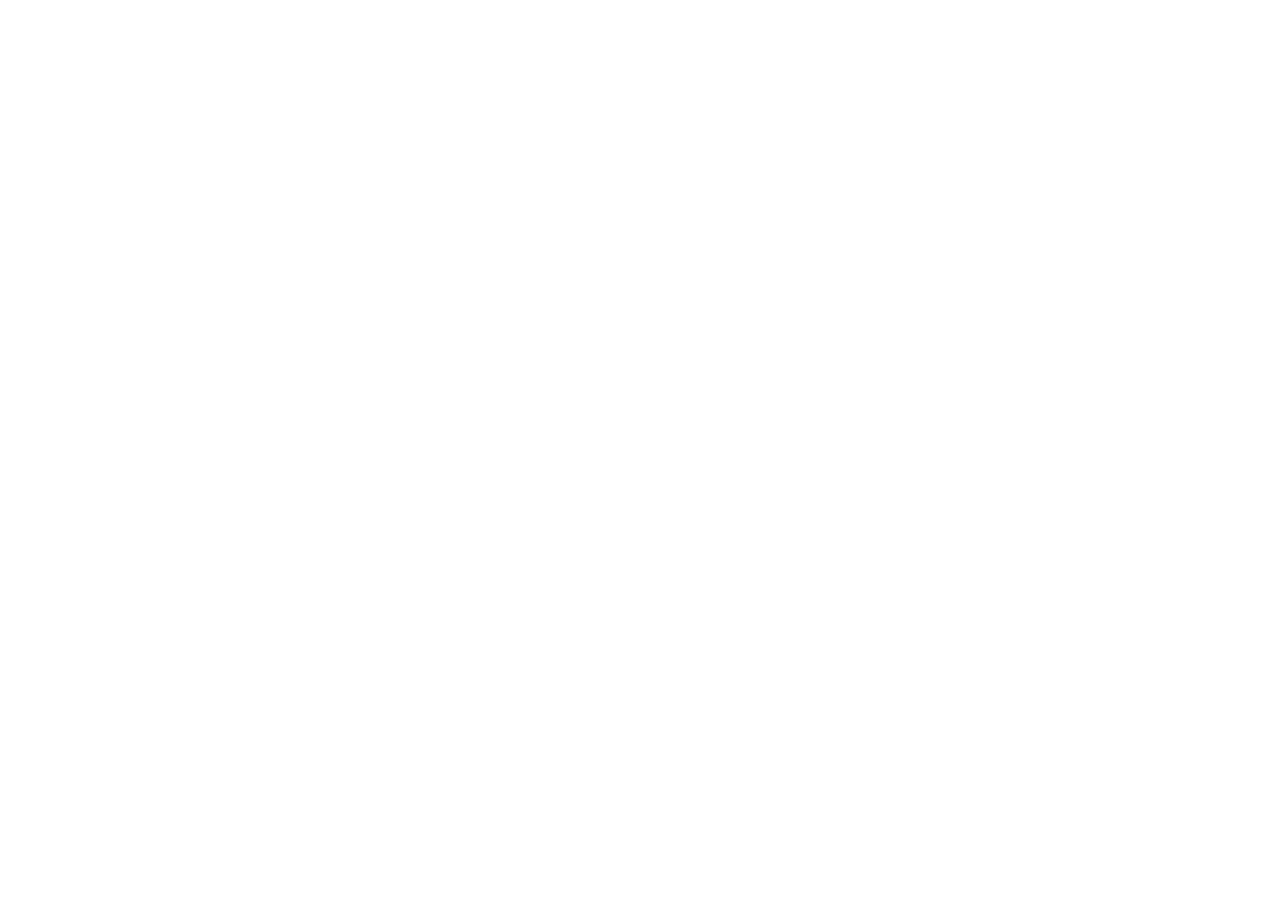
==== index.html @ af868366 "prvni verze" ====
<!DOCTYPE html>
<html lang="en">
<head>
    <meta charset="UTF-8">
    <meta name="viewport" content="width=device-width, initial-scale=1.0">
    <title>Flick</title>
</head>
<body>
    
</body>
</html>
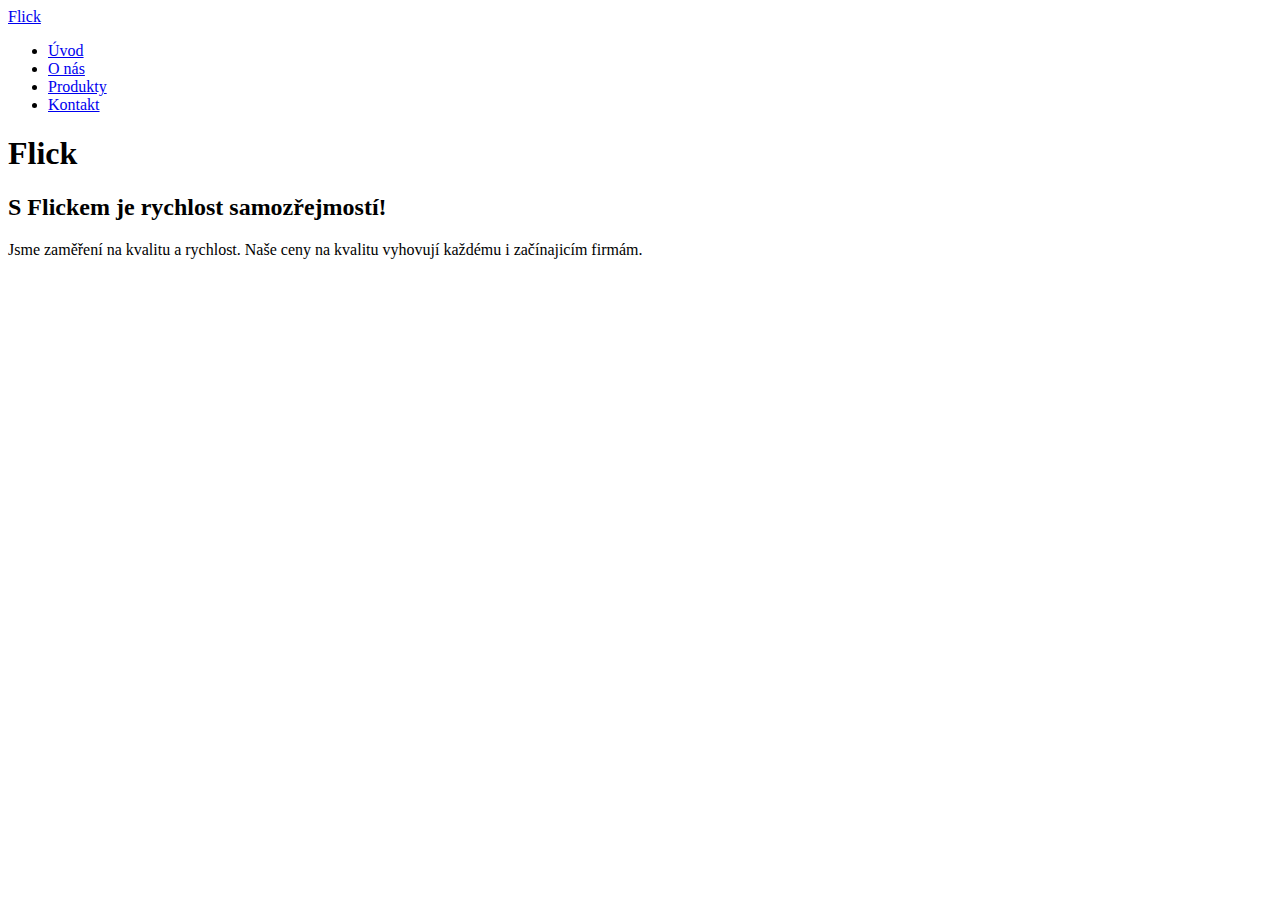
==== commit 76d15ed0: "Add files via upload" ====
--- a/index.html
+++ b/index.html
@@ -1,11 +1,29 @@
-<!DOCTYPE html>
-<html lang="en">
-<head>
-    <meta charset="UTF-8">
-    <meta name="viewport" content="width=device-width, initial-scale=1.0">
-    <title>Flick</title>
-</head>
-<body>
-    
-</body>
-</html>+<!DOCTYPE html>
+<html lang="en">
+<head>
+    <meta charset="UTF-8">
+    <meta name="viewport" content="width=device-width, initial-scale=1.0">
+    <link rel="stylesheet" href="stopa.css">
+    <title>Flick</title>
+</head>
+<body>
+    <div id="website">
+    <div id="header">
+        <a class="" href="#">Flick</a>
+
+            <ul class="menu">
+                <li><a href="#">Úvod</a></li>
+                <li><a href="#">O nás</a></li>
+                <li><a href="#">Produkty</a></li>
+                <li><a href="#">Kontakt</a></li>
+        </ul>
+    </div>
+
+    <div class="baner">
+        <h1>Flick</h1>
+        <h2>S Flickem je rychlost samozřejmostí!</h2>
+        <p>Jsme zaměření na kvalitu a rychlost. Naše ceny na kvalitu vyhovují každému i začínajicím firmám.</p>
+    </div>
+    </div>
+</body>
+</html>
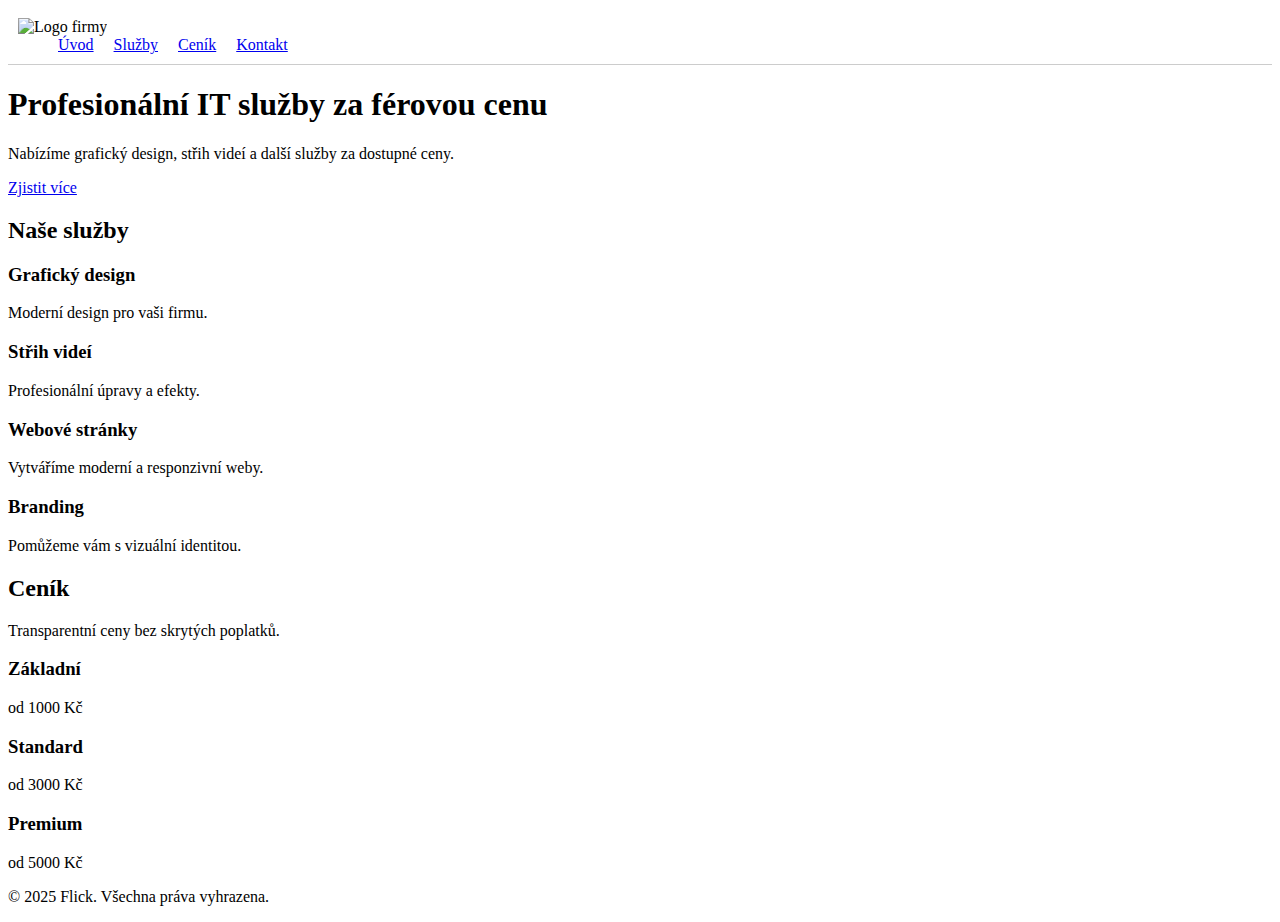
==== commit 7ce9ac92: "uloz ti" ====
--- a/index.html
+++ b/index.html
@@ -1,29 +1,84 @@
-<!DOCTYPE html>
-<html lang="en">
-<head>
-    <meta charset="UTF-8">
-    <meta name="viewport" content="width=device-width, initial-scale=1.0">
-    <link rel="stylesheet" href="stopa.css">
-    <title>Flick</title>
-</head>
-<body>
-    <div id="website">
-    <div id="header">
-        <a class="" href="#">Flick</a>
-
-            <ul class="menu">
-                <li><a href="#">Úvod</a></li>
-                <li><a href="#">O nás</a></li>
-                <li><a href="#">Produkty</a></li>
-                <li><a href="#">Kontakt</a></li>
-        </ul>
-    </div>
-
-    <div class="baner">
-        <h1>Flick</h1>
-        <h2>S Flickem je rychlost samozřejmostí!</h2>
-        <p>Jsme zaměření na kvalitu a rychlost. Naše ceny na kvalitu vyhovují každému i začínajicím firmám.</p>
-    </div>
-    </div>
-</body>
-</html>
+<!DOCTYPE html>
+<html lang="cs">
+<head>
+    <meta charset="UTF-8">
+    <meta name="viewport" content="width=device-width, initial-scale=1.0">
+    <title>Flick</title>
+    <link rel="stylesheet" href="stopa.css">
+</head>
+<body>
+    <header>
+        <div class="container">
+            <div class="logo">
+                <img src="logo.png" alt="Logo firmy">
+            </div>
+            <nav>
+                <ul class="menu">
+                    <li><a href="#">Úvod</a></li>
+                    <li><a href="#">Služby</a></li>
+                    <li><a href="#">Ceník</a></li>
+                    <li><a href="#">Kontakt</a></li>
+                </ul>
+            </nav>
+        </div>
+    </header>
+
+    <section class="hero">
+        <div class="hero-content">
+            <h1>Profesionální IT služby za férovou cenu</h1>
+            <p>Nabízíme grafický design,
+                 střih videí a další služby za dostupné ceny.</p>
+            <a href="#" class="btn">Zjistit více</a>
+        </div>
+    </section>
+
+    <section class="services">
+        <div class="container">
+            <h2>Naše služby</h2>
+            <div class="service-grid">
+                <div class="service-item">
+                    <h3>Grafický design</h3>
+                    <p>Moderní design pro vaši firmu.</p>
+                </div>
+                <div class="service-item">
+                    <h3>Střih videí</h3>
+                    <p>Profesionální úpravy a efekty.</p>
+                </div>
+                <div class="service-item">
+                    <h3>Webové stránky</h3>
+                    <p>Vytváříme moderní a responzivní weby.</p>
+                </div>
+                <div class="service-item">
+                    <h3>Branding</h3>
+                    <p>Pomůžeme vám s vizuální identitou.</p>
+                </div>
+            </div>
+        </div>
+    </section>
+
+    <section class="pricing">
+        <div class="container">
+            <h2>Ceník</h2>
+            <p>Transparentní ceny bez skrytých poplatků.</p>
+            <div class="pricing-grid">
+                <div class="price-item">
+                    <h3>Základní</h3>
+                    <p>od 1000 Kč</p>
+                </div>
+                <div class="price-item">
+                    <h3>Standard</h3>
+                    <p>od 3000 Kč</p>
+                </div>
+                <div class="price-item">
+                    <h3>Premium</h3>
+                    <p>od 5000 Kč</p>
+                </div>
+            </div>
+        </div>
+    </section>
+
+    <footer>
+        <p>&copy; 2025 Flick. Všechna práva vyhrazena.</p>
+    </footer>
+</body>
+</html>
--- a/stopa.css
+++ b/stopa.css
@@ -0,0 +1,26 @@
+#website {
+    max-width: 1200px;
+    margin: 0 auto;
+}
+
+header {
+    display: flex;
+    justify-content: space-between;
+    align-items: center;
+    padding: 10px;
+    border-bottom: 1px solid #ccc;
+}
+
+.logo img {
+    width: 240px;
+}
+
+nav ul {
+    list-style: none;
+    display: flex;
+    gap: 20px;
+}
+
+.menu {
+    margin:0%
+}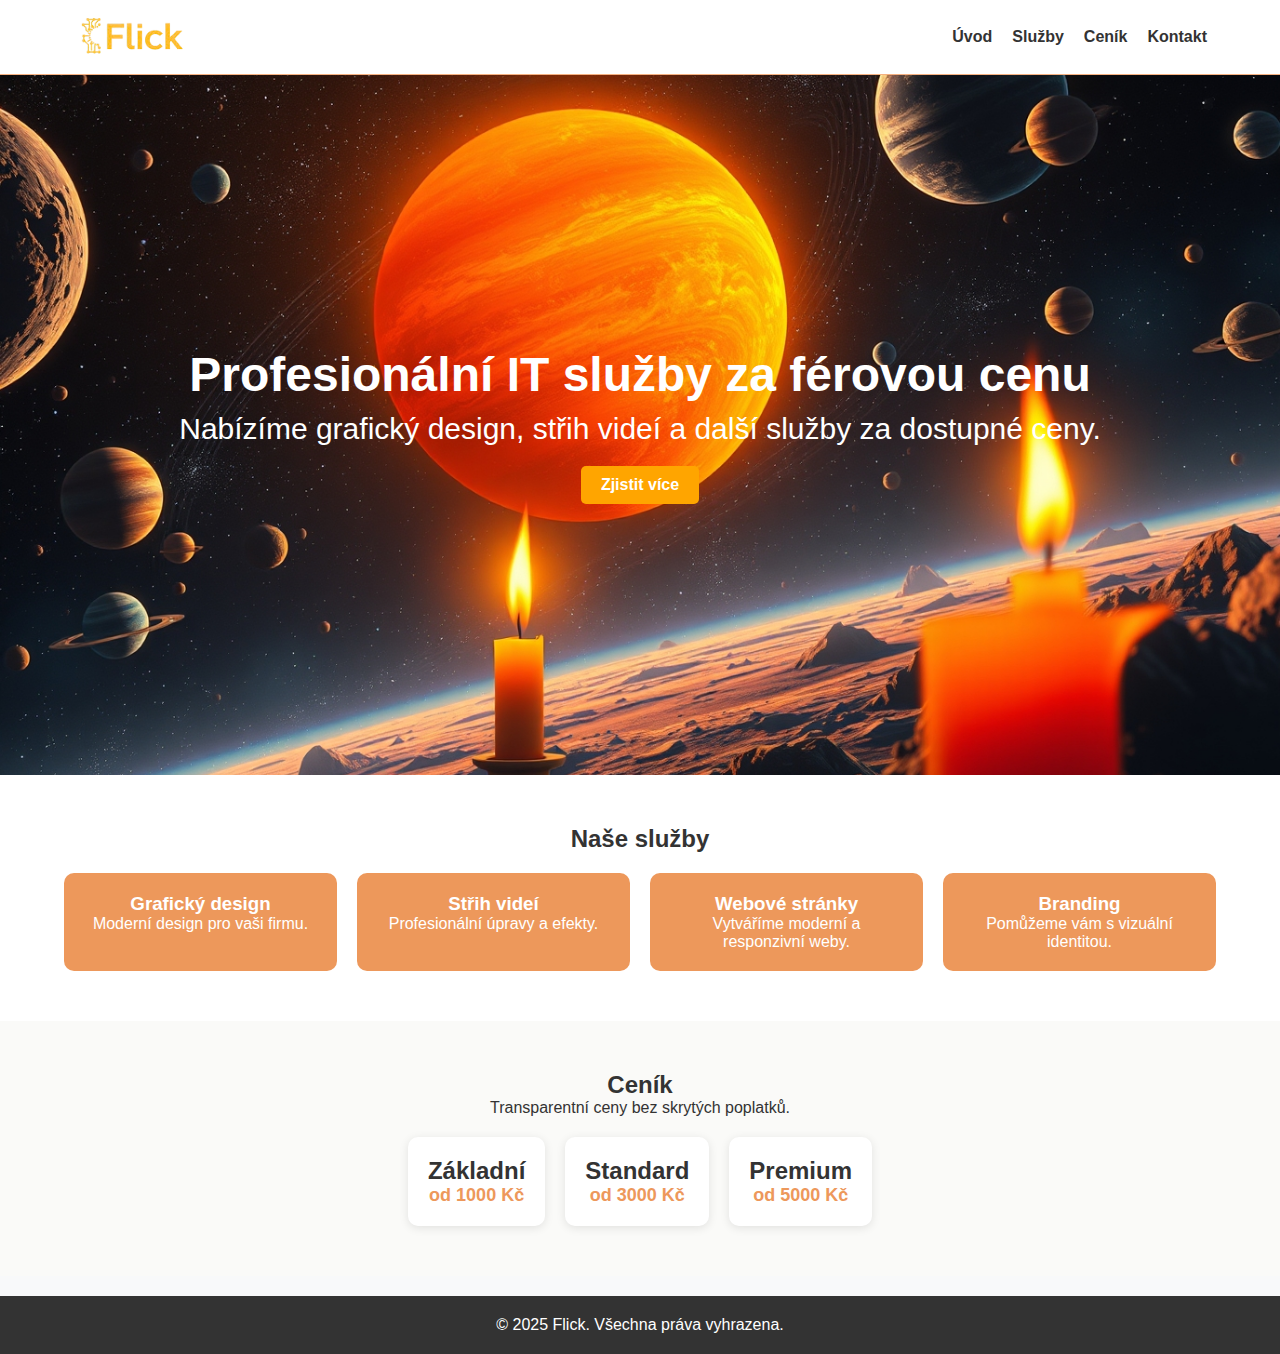
==== commit a4a0b701: "Merge branch 'master' of https://github.com/vildadn/skolniwebpew" ====
--- a/index.html
+++ b/index.html
@@ -1,3 +1,4 @@
+
 <!DOCTYPE html>
 <html lang="cs">
 <head>
@@ -8,13 +9,13 @@
 </head>
 <body>
     <header>
-        <div class="container">
+        <div class="pepp">
             <div class="logo">
                 <img src="logo.png" alt="Logo firmy">
             </div>
             <nav>
                 <ul class="menu">
-                    <li><a href="#">Úvod</a></li>
+                    <li><a href="file:///C:/Users/vilik/Downloads/skolniweb/index.html#">Úvod</a></li>
                     <li><a href="#">Služby</a></li>
                     <li><a href="#">Ceník</a></li>
                     <li><a href="#">Kontakt</a></li>
@@ -23,8 +24,8 @@
         </div>
     </header>
 
-    <section class="hero">
-        <div class="hero-content">
+    <section class="banner">
+        <div class="banner-text">
             <h1>Profesionální IT služby za férovou cenu</h1>
             <p>Nabízíme grafický design,
                  střih videí a další služby za dostupné ceny.</p>
@@ -32,23 +33,23 @@
         </div>
     </section>
 
-    <section class="services">
-        <div class="container">
+    <section class="služby">
+        <div class="pepp">
             <h2>Naše služby</h2>
-            <div class="service-grid">
-                <div class="service-item">
+            <div class="služby-grid">
+                <div class="služby-zbozi">
                     <h3>Grafický design</h3>
                     <p>Moderní design pro vaši firmu.</p>
                 </div>
-                <div class="service-item">
+                <div class="služby-zbozi">
                     <h3>Střih videí</h3>
                     <p>Profesionální úpravy a efekty.</p>
                 </div>
-                <div class="service-item">
+                <div class="služby-zbozi">
                     <h3>Webové stránky</h3>
                     <p>Vytváříme moderní a responzivní weby.</p>
                 </div>
-                <div class="service-item">
+                <div class="služby-zbozi">
                     <h3>Branding</h3>
                     <p>Pomůžeme vám s vizuální identitou.</p>
                 </div>
@@ -56,20 +57,20 @@
         </div>
     </section>
 
-    <section class="pricing">
-        <div class="container">
+    <section class="cenav">
+        <div class="pepp">
             <h2>Ceník</h2>
             <p>Transparentní ceny bez skrytých poplatků.</p>
-            <div class="pricing-grid">
-                <div class="price-item">
+            <div class="cena-grid">
+                <div class="cena">
                     <h3>Základní</h3>
                     <p>od 1000 Kč</p>
                 </div>
-                <div class="price-item">
+                <div class="cena">
                     <h3>Standard</h3>
                     <p>od 3000 Kč</p>
                 </div>
-                <div class="price-item">
+                <div class="cena">
                     <h3>Premium</h3>
                     <p>od 5000 Kč</p>
                 </div>
@@ -82,3 +83,4 @@
     </footer>
 </body>
 </html>
+
--- a/stopa.css
+++ b/stopa.css
@@ -1,26 +1,185 @@
-#website {
-    max-width: 1200px;
-    margin: 0 auto;
-}
-
-header {
-    display: flex;
-    justify-content: space-between;
-    align-items: center;
-    padding: 10px;
-    border-bottom: 1px solid #ccc;
-}
-
-.logo img {
-    width: 240px;
-}
-
-nav ul {
-    list-style: none;
-    display: flex;
-    gap: 20px;
-}
-
-.menu {
-    margin:0%
+
+* {
+    margin: 0;
+    padding: 0;
+    box-sizing: border-box;
+    font-family: Arial, sans-serif;
+}
+
+body {
+    background-color: #f8f9fa;
+    color: #333;
+}
+
+
+.pepp {
+    width: 90%;
+    max-width: 1200px;
+    margin: 0 auto;
+}
+
+
+header {
+    background: #fff;
+    padding: 20px 0;
+    box-shadow: 0 2px 10px rgba(0, 0, 0, 0.1);
+}
+
+header .pepp {
+    display: flex;
+    justify-content: space-between;
+    align-items: center;
+}
+
+.logo img {
+    max-height: 50px;
+}
+
+.menu {
+    list-style: none;
+    display: flex;
+    gap: 20px;
+}
+
+.menu li a {
+    text-decoration: none;
+    color: #333;
+    font-weight: bold;
+    transition: color 0.3s;
+}
+
+.menu li a:hover {
+    color: #FFA500;
+}
+
+
+.banner {
+    background: url("planety.jpg") no-repeat center center;
+    background-size: cover;
+    height: 700px;
+    display: flex;
+    align-items: center;
+    justify-content: center;
+    text-align: center;
+    color: white;
+    padding: 20px;
+}
+
+.banner-text h1 {
+    font-weight: 700;
+    font-size: 48px;
+    margin-bottom: 10px;
+}
+
+.banner-text p {
+    font-size: 30px;
+    margin-bottom: 20px;
+}
+
+.btn {
+    display: inline-block;
+    padding: 10px 20px;
+    background: #FFA500;
+    color: white;
+    text-decoration: none;
+    font-weight: bold;
+    border-radius: 5px;
+    transition: 0.3s;
+}
+
+.btn:hover {
+    background: #0056b3;
+}
+
+
+.služby {
+    padding: 50px 0;
+    background: #fff;
+    text-align: center;
+}
+
+.služby-grid {
+    display: grid;
+    grid-template-columns: repeat(auto-fit, minmax(200px, 1fr));
+    gap: 20px;
+    margin-top: 20px;
+}
+
+.služby-zbozi{
+    background: #ed985b;
+    color: white;
+    padding: 20px;
+    border-radius: 10px;
+    transition: transform 0.3s;
+}
+
+.služby-zbozi:hover {
+    transform: translateY(-5px);
+}
+
+
+.cenav {
+    background: #fafaf8;
+    padding: 50px 0;
+    text-align: center;
+}
+
+.cena-grid {
+    display: flex;
+    justify-content: center;
+    gap: 20px;
+    margin-top: 20px;
+}
+
+.cena {
+    background: #fff;
+    padding: 20px;
+    border-radius: 10px;
+    box-shadow: 0 2px 10px rgba(0, 0, 0, 0.1);
+}
+
+.cena h3 {
+    font-size: 24px;
+}
+
+.cena  p {
+    font-size: 18px;
+    color: #ed985b;
+    font-weight: bold;
+}
+
+
+footer {
+    text-align: center;
+    padding: 20px;
+    background: #333;
+    color: white;
+    margin-top: 20px;
+}
+=======
+#website {
+    max-width: 1200px;
+    margin: 0 auto;
+}
+
+header {
+    display: flex;
+    justify-content: space-between;
+    align-items: center;
+    padding: 10px;
+    border-bottom: 1px solid #F5B181;
+}
+
+.logo img {
+
+}
+
+nav ul {
+    list-style: none;
+    display: flex;
+    gap: 20px;
+}
+
+.menu {
+    margin:0%
 }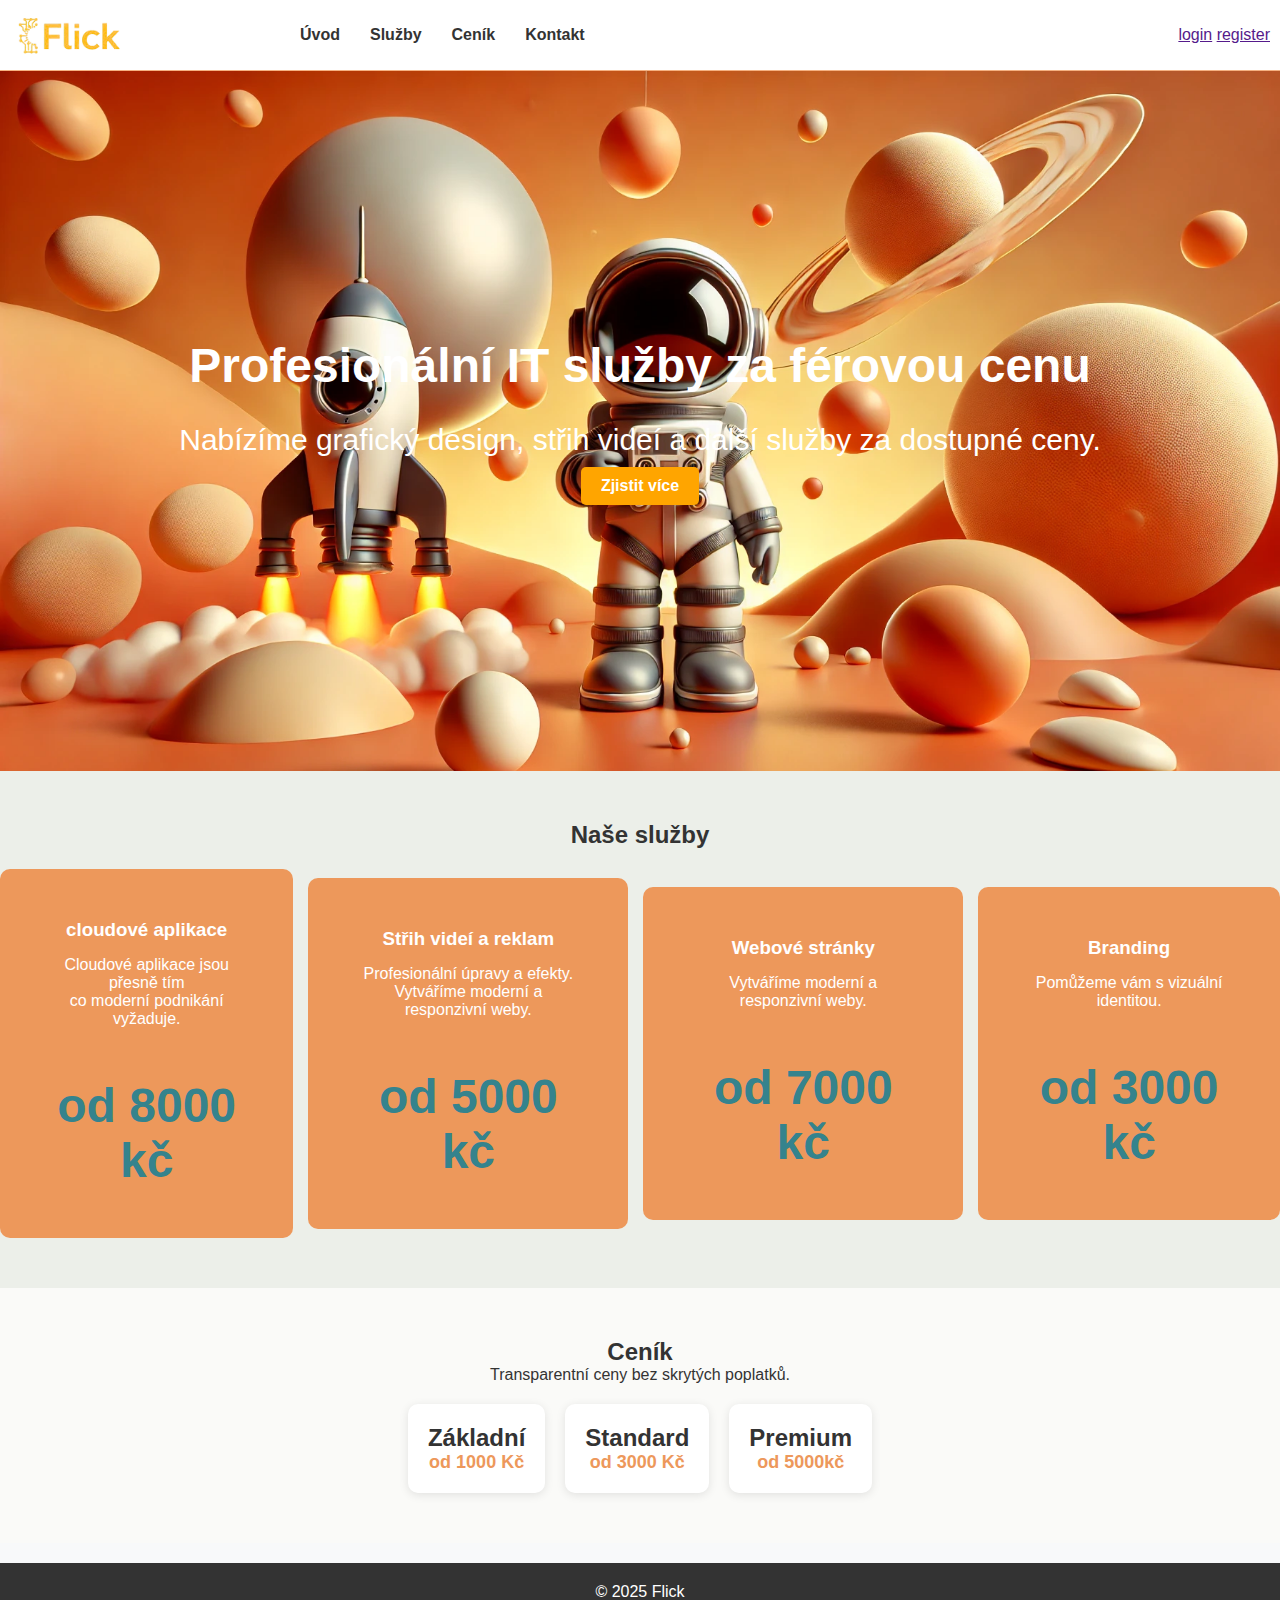
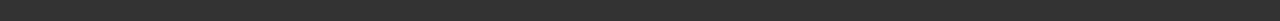
==== commit 32373453: "flick" ====
--- a/index.html
+++ b/index.html
@@ -1,4 +1,3 @@
-
 <!DOCTYPE html>
 <html lang="cs">
 <head>
@@ -15,22 +14,30 @@
             </div>
             <nav>
                 <ul class="menu">
-                    <li><a href="file:///C:/Users/vilik/Downloads/skolniweb/index.html#">Úvod</a></li>
+                    <li><a href="file:///C:/Users/vilik/Downloads/skolniweb/index.html">Úvod</a></li>
                     <li><a href="#">Služby</a></li>
                     <li><a href="#">Ceník</a></li>
                     <li><a href="#">Kontakt</a></li>
                 </ul>
             </nav>
         </div>
+
+        <div class="login">
+            <a href="" class="login">login</a>
+            <a href="" class="login">register</a>
+        </div>
+
     </header>
 
     <section class="banner">
+    
         <div class="banner-text">
             <h1>Profesionální IT služby za férovou cenu</h1>
             <p>Nabízíme grafický design,
                  střih videí a další služby za dostupné ceny.</p>
             <a href="#" class="btn">Zjistit více</a>
         </div>
+
     </section>
 
     <section class="služby">
@@ -38,20 +45,35 @@
             <h2>Naše služby</h2>
             <div class="služby-grid">
                 <div class="služby-zbozi">
-                    <h3>Grafický design</h3>
-                    <p>Moderní design pro vaši firmu.</p>
+                    <h3>cloudové aplikace</h3>
+                    <p>Cloudové aplikace jsou přesně tím</p>
+                    <p>co moderní podnikání vyžaduje.</p>
+                    <div class = "cenovka">
+                    <p>od 8000 kč</p>
+                    </div>
+
                 </div>
                 <div class="služby-zbozi">
-                    <h3>Střih videí</h3>
+                    <h3>Střih videí a reklam</h3>
                     <p>Profesionální úpravy a efekty.</p>
+                    <p>Vytváříme moderní a responzivní weby.</p>
+                    <div class = "cenovka">
+                        <p>od 5000 kč</p>
+                        </div>
                 </div>
                 <div class="služby-zbozi">
                     <h3>Webové stránky</h3>
                     <p>Vytváříme moderní a responzivní weby.</p>
+                    <div class = "cenovka">
+                        <p>od 7000 kč</p>
+                        </div>
                 </div>
                 <div class="služby-zbozi">
                     <h3>Branding</h3>
                     <p>Pomůžeme vám s vizuální identitou.</p>
+                    <div class = "cenovka">
+                        <p>od 3000 kč</p>
+                        </div>
                 </div>
             </div>
         </div>
@@ -72,14 +94,14 @@
                 </div>
                 <div class="cena">
                     <h3>Premium</h3>
-                    <p>od 5000 Kč</p>
+                    <p>od 5000kč</p>
                 </div>
             </div>
         </div>
     </section>
 
     <footer>
-        <p>&copy; 2025 Flick. Všechna práva vyhrazena.</p>
+        <p>&copy; 2025 Flick</p>
     </footer>
 </body>
 </html>
--- a/stopa.css
+++ b/stopa.css
@@ -11,12 +11,6 @@
     color: #333;
 }
 
-
-.pepp {
-    width: 90%;
-    max-width: 1200px;
-    margin: 0 auto;
-}
 
 
 header {
@@ -32,29 +26,31 @@
 }
 
 .logo img {
-    max-height: 50px;
+    max-height: 50%;
+    max-width: 40%;
+    display: flex;
+    align-items: center;
+    justify-content: flex-start;
 }
+
 
 .menu {
     list-style: none;
     display: flex;
-    gap: 20px;
+    gap: 30px;
 }
 
 .menu li a {
+    display: flex;
     text-decoration: none;
     color: #333;
     font-weight: bold;
     transition: color 0.3s;
 }
 
-.menu li a:hover {
-    color: #FFA500;
-}
-
 
 .banner {
-    background: url("planety.jpg") no-repeat center center;
+    background: url("ano.webp");
     background-size: cover;
     height: 700px;
     display: flex;
@@ -68,12 +64,13 @@
 .banner-text h1 {
     font-weight: 700;
     font-size: 48px;
-    margin-bottom: 10px;
+    margin-bottom: 30px;
 }
 
 .banner-text p {
     font-size: 30px;
-    margin-bottom: 20px;
+    margin-top: auto;
+    margin-bottom: 10px;
 }
 
 .btn {
@@ -88,35 +85,49 @@
 }
 
 .btn:hover {
-    background: #0056b3;
+    background: #03101f;
 }
 
 
 .služby {
     padding: 50px 0;
-    background: #fff;
+    background: #ecefe9;
     text-align: center;
 }
 
 .služby-grid {
-    display: grid;
-    grid-template-columns: repeat(auto-fit, minmax(200px, 1fr));
-    gap: 20px;
+    display: flex;
+    
+    align-items: center;
+    gap: 15px;
     margin-top: 20px;
+
 }
 
 .služby-zbozi{
     background: #ed985b;
     color: white;
-    padding: 20px;
+    padding: 50px;
     border-radius: 10px;
     transition: transform 0.3s;
+    
+}
+
+.služby-zbozi h3 {
+    margin-bottom: 15px;
+    
 }
 
 .služby-zbozi:hover {
     transform: translateY(-5px);
 }
 
+.cenovka {
+    font-weight: 700;
+    font-size: 48px;
+    margin-top: 50px;
+    color: #35838d;
+}
 
 .cenav {
     background: #fafaf8;
@@ -156,7 +167,7 @@
     color: white;
     margin-top: 20px;
 }
-=======
+
 #website {
     max-width: 1200px;
     margin: 0 auto;
@@ -170,9 +181,6 @@
     border-bottom: 1px solid #F5B181;
 }
 
-.logo img {
-
-}
 
 nav ul {
     list-style: none;
@@ -182,4 +190,4 @@
 
 .menu {
     margin:0%
-}+}
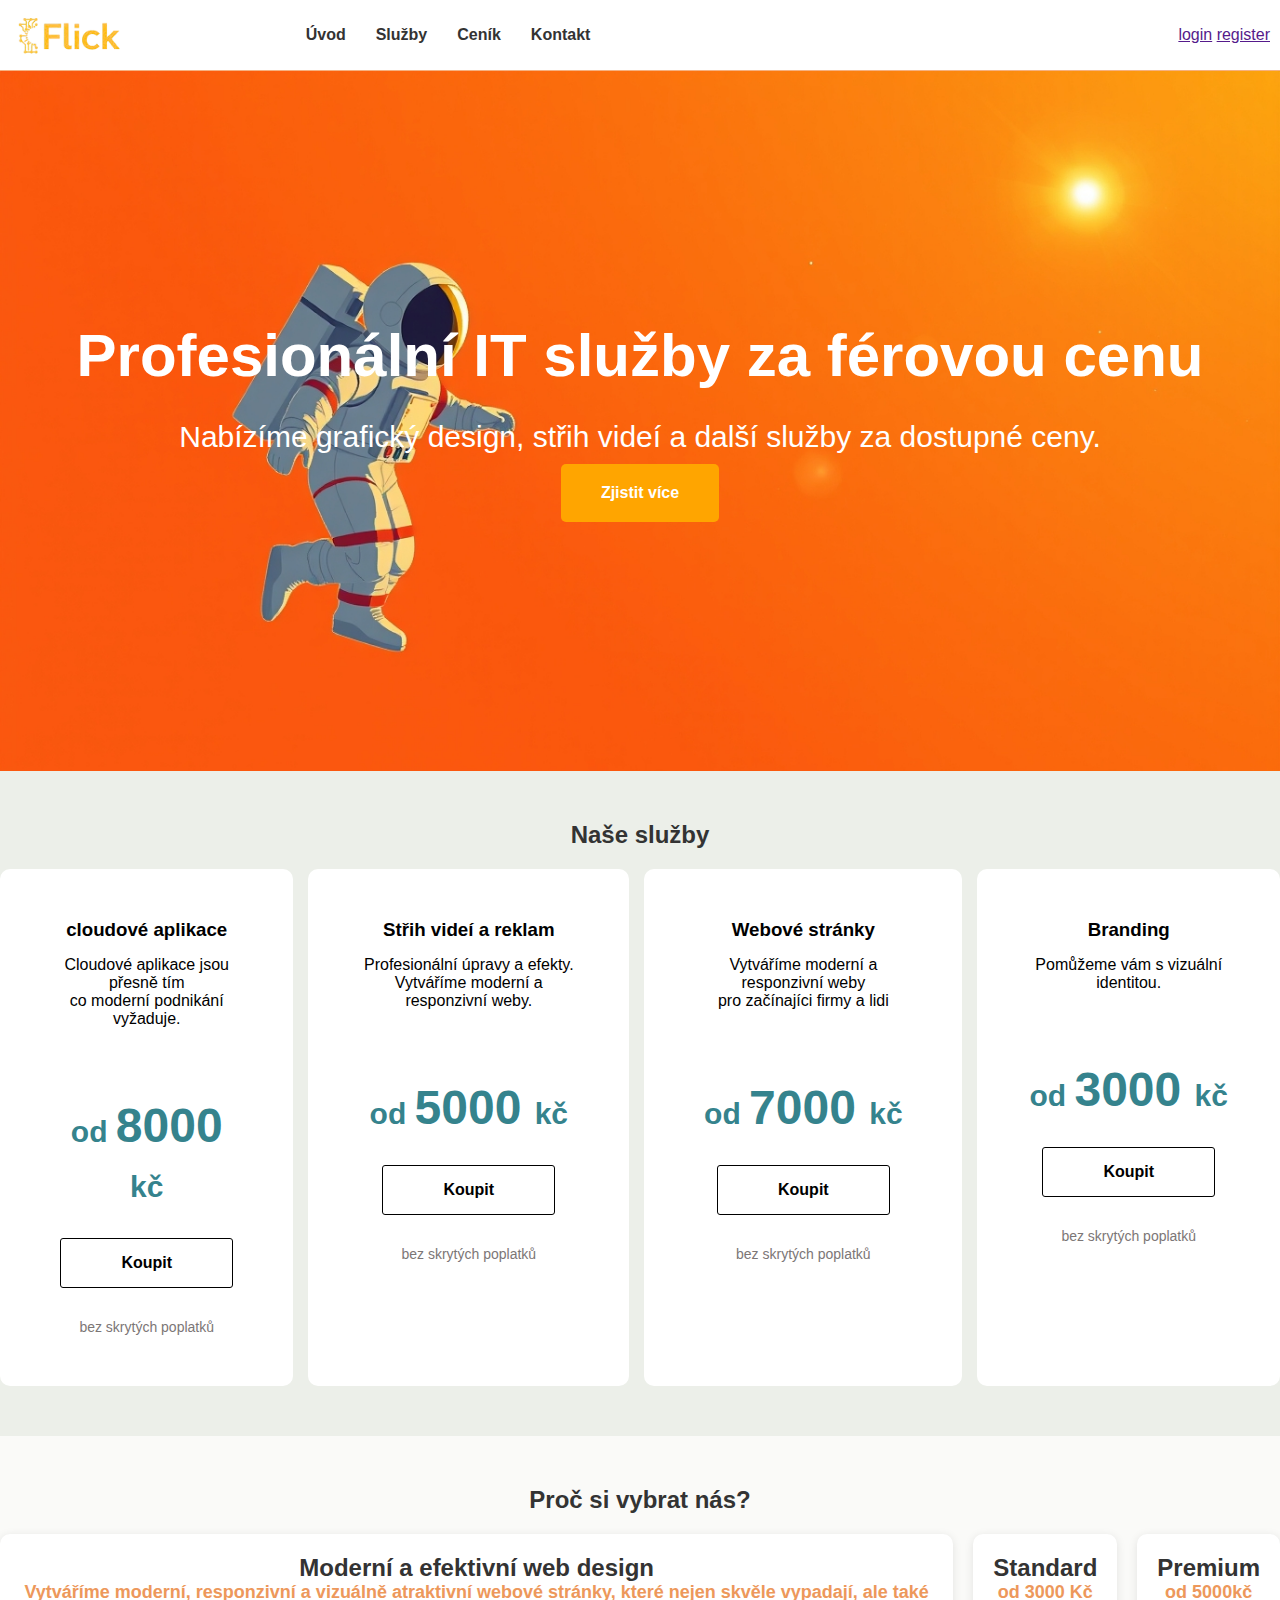
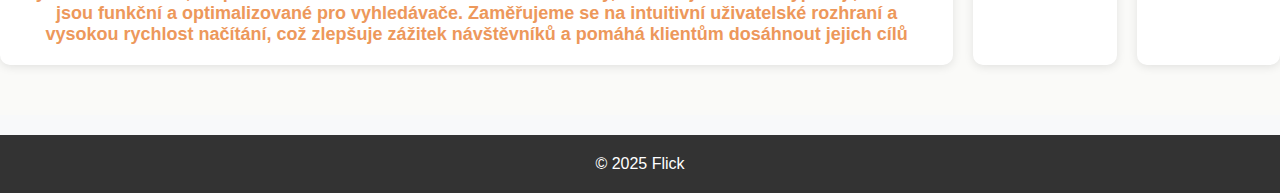
==== commit 392fba17: "yees" ====
--- a/index.html
+++ b/index.html
@@ -5,6 +5,7 @@
     <meta name="viewport" content="width=device-width, initial-scale=1.0">
     <title>Flick</title>
     <link rel="stylesheet" href="stopa.css">
+
 </head>
 <body>
     <header>
@@ -49,30 +50,83 @@
                     <p>Cloudové aplikace jsou přesně tím</p>
                     <p>co moderní podnikání vyžaduje.</p>
                     <div class = "cenovka">
-                    <p>od 8000 kč</p>
+
+                <b>
+                    <span class="cenap">
+                        <span>od</span>
+                        </span>
+                    <span>8000</span>
+
+                    <span class="cenap">
+                    <span>kč</span>
+                </b>
+                </span>
                     </div>
-
+                    <a href="#" class="btn2">Koupit</a>
+                    <div class="poplatky">
+                    <p>bez skrytých poplatků</p>
+                </div>
                 </div>
                 <div class="služby-zbozi">
                     <h3>Střih videí a reklam</h3>
                     <p>Profesionální úpravy a efekty.</p>
                     <p>Vytváříme moderní a responzivní weby.</p>
                     <div class = "cenovka">
-                        <p>od 5000 kč</p>
+                        <b>
+                            <span class="cenap">
+                                <span>od</span>
+                                </span>
+                            <span>5000</span>
+        
+                            <span class="cenap">
+                            <span>kč</span>
+                        </b>
+                        </span>
+                        </div>
+                        <a href="#" class="btn2">Koupit</a>
+                        <div class="poplatky">
+                            <p>bez skrytých poplatků</p>
                         </div>
                 </div>
                 <div class="služby-zbozi">
                     <h3>Webové stránky</h3>
-                    <p>Vytváříme moderní a responzivní weby.</p>
+                    <p>Vytváříme moderní a responzivní weby</p>
+                    <p>pro začínajíci firmy a lidi</p>
                     <div class = "cenovka">
-                        <p>od 7000 kč</p>
+                        <b>
+                            <span class="cenap">
+                                <span>od</span>
+                                </span>
+                            <span>7000</span>
+        
+                            <span class="cenap">
+                            <span>kč</span>
+                        </b>
+                        </span>
+                    </div>
+                        <a href="#" class="btn2">Koupit</a>
+                        <div class="poplatky">
+                            <p>bez skrytých poplatků</p>
                         </div>
                 </div>
                 <div class="služby-zbozi">
                     <h3>Branding</h3>
                     <p>Pomůžeme vám s vizuální identitou.</p>
                     <div class = "cenovka">
-                        <p>od 3000 kč</p>
+                        <b>
+                            <span class="cenap">
+                                <span>od</span>
+                                </span>
+                            <span>3000</span>
+        
+                            <span class="cenap">
+                            <span>kč</span>
+                        </b>
+                        </span>
+                        </div>
+                        <a href="#" class="btn2">Koupit</a>
+                        <div class="poplatky">
+                            <p>bez skrytých poplatků</p>
                         </div>
                 </div>
             </div>
@@ -81,12 +135,13 @@
 
     <section class="cenav">
         <div class="pepp">
-            <h2>Ceník</h2>
-            <p>Transparentní ceny bez skrytých poplatků.</p>
+            <h2>Proč si vybrat nás?</h2>
             <div class="cena-grid">
                 <div class="cena">
-                    <h3>Základní</h3>
-                    <p>od 1000 Kč</p>
+                    <h3>Moderní a efektivní web design</h3>
+                    <p>Vytváříme moderní, responzivní a vizuálně atraktivní webové stránky, které nejen skvěle vypadají,
+                         ale také jsou funkční a optimalizované pro vyhledávače. Zaměřujeme se na intuitivní
+                         uživatelské rozhraní a vysokou rychlost načítání, což zlepšuje zážitek návštěvníků a pomáhá klientům dosáhnout jejich cílů</p>
                 </div>
                 <div class="cena">
                     <h3>Standard</h3>
@@ -101,6 +156,20 @@
     </section>
 
     <footer>
+
+<script>
+    var map = L.map('map').setView([17.4703449, 49.0649466], 17);
+
+L.tileLayer('https://tile.openstreetmap.org/{z}/{x}/{y}.png', {
+    attribution: '&copy; <a href="https://www.openstreetmap.org/copyright">OpenStreetMap</a> contributors'
+}).addTo(map);
+
+L.marker([51.5, -0.09]).addTo(map)
+    .bindPopup('A pretty CSS popup.<br> Easily customizable.')
+    .openPopup();
+
+</script>
+
         <p>&copy; 2025 Flick</p>
     </footer>
 </body>
--- a/stopa.css
+++ b/stopa.css
@@ -3,7 +3,7 @@
     margin: 0;
     padding: 0;
     box-sizing: border-box;
-    font-family: Arial, sans-serif;
+    font-family: "Avenir Next", "Helvetica Neue", "HelveticaNeue", Helvetica, Arial, sans-serif;
 }
 
 body {
@@ -42,6 +42,8 @@
 
 .menu li a {
     display: flex;
+    flex-direction: row;
+    justify-content: center;
     text-decoration: none;
     color: #333;
     font-weight: bold;
@@ -50,7 +52,7 @@
 
 
 .banner {
-    background: url("ano.webp");
+    background: url("flat.jpg");
     background-size: cover;
     height: 700px;
     display: flex;
@@ -63,7 +65,7 @@
 
 .banner-text h1 {
     font-weight: 700;
-    font-size: 48px;
+    font-size: 60px;
     margin-bottom: 30px;
 }
 
@@ -75,13 +77,14 @@
 
 .btn {
     display: inline-block;
-    padding: 10px 20px;
+    padding: 20px 40px;
     background: #FFA500;
     color: white;
     text-decoration: none;
     font-weight: bold;
     border-radius: 5px;
-    transition: 0.3s;
+    transition: 0.5s;
+
 }
 
 .btn:hover {
@@ -97,19 +100,19 @@
 
 .služby-grid {
     display: flex;
-    
-    align-items: center;
+    flex-direction: row;
+    justify-content: center;
     gap: 15px;
     margin-top: 20px;
 
 }
 
 .služby-zbozi{
-    background: #ed985b;
-    color: white;
+    background: #ffffff;
+    color: rgb(0, 0, 0);
     padding: 50px;
     border-radius: 10px;
-    transition: transform 0.3s;
+
     
 }
 
@@ -118,14 +121,10 @@
     
 }
 
-.služby-zbozi:hover {
-    transform: translateY(-5px);
-}
-
 .cenovka {
     font-weight: 700;
     font-size: 48px;
-    margin-top: 50px;
+    margin-top: 70px;
     color: #35838d;
 }
 
@@ -157,6 +156,7 @@
     font-size: 18px;
     color: #ed985b;
     font-weight: bold;
+    text-align: center;
 }
 
 
@@ -189,5 +189,41 @@
 }
 
 .menu {
-    margin:0%
-}
+    margin:2%
+}
+
+.btn2 {
+    display: inline-block;
+    margin-top: 30px;
+    padding: 15px 60px;
+    border: 1px solid #000;
+    background: #ffffff;
+    color: rgb(0, 0, 0);
+    text-decoration: none;
+    font-weight: bold;
+    border-radius: 3px;
+    cursor: pointer;
+    transition: background-color 0.3s ease, color 0.3s ease, transform 0.3s ease;
+
+}
+
+.btn2:hover {
+    background-color: orange;
+    color: white;
+    transform: scale(1);
+}
+
+.poplatky {
+    padding-top: 30px;
+    color: rgb(124, 118, 118);
+    font-size: 14px;
+    line-height: 18px;
+    font-weight: 500;
+    text-align: center;
+    display: block;
+}
+
+.cenap {
+    font-size: 30px;
+}
+    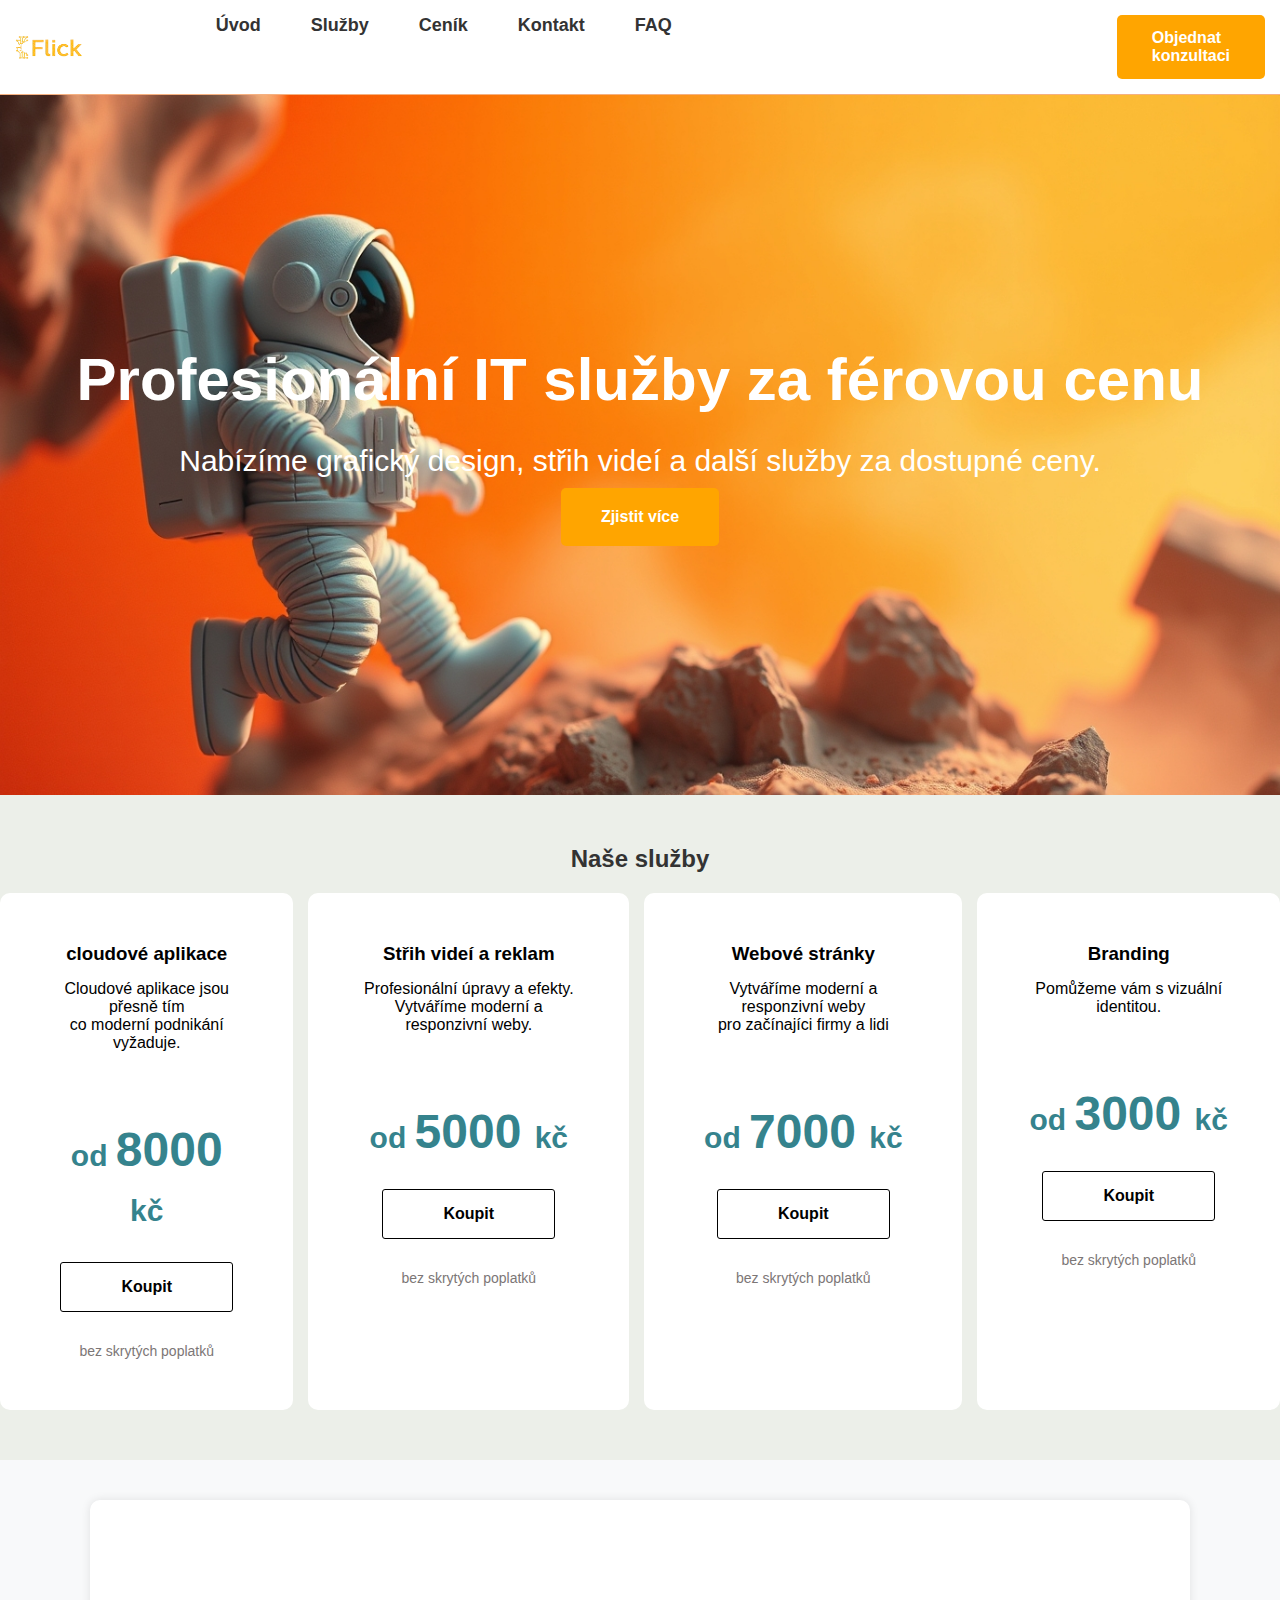
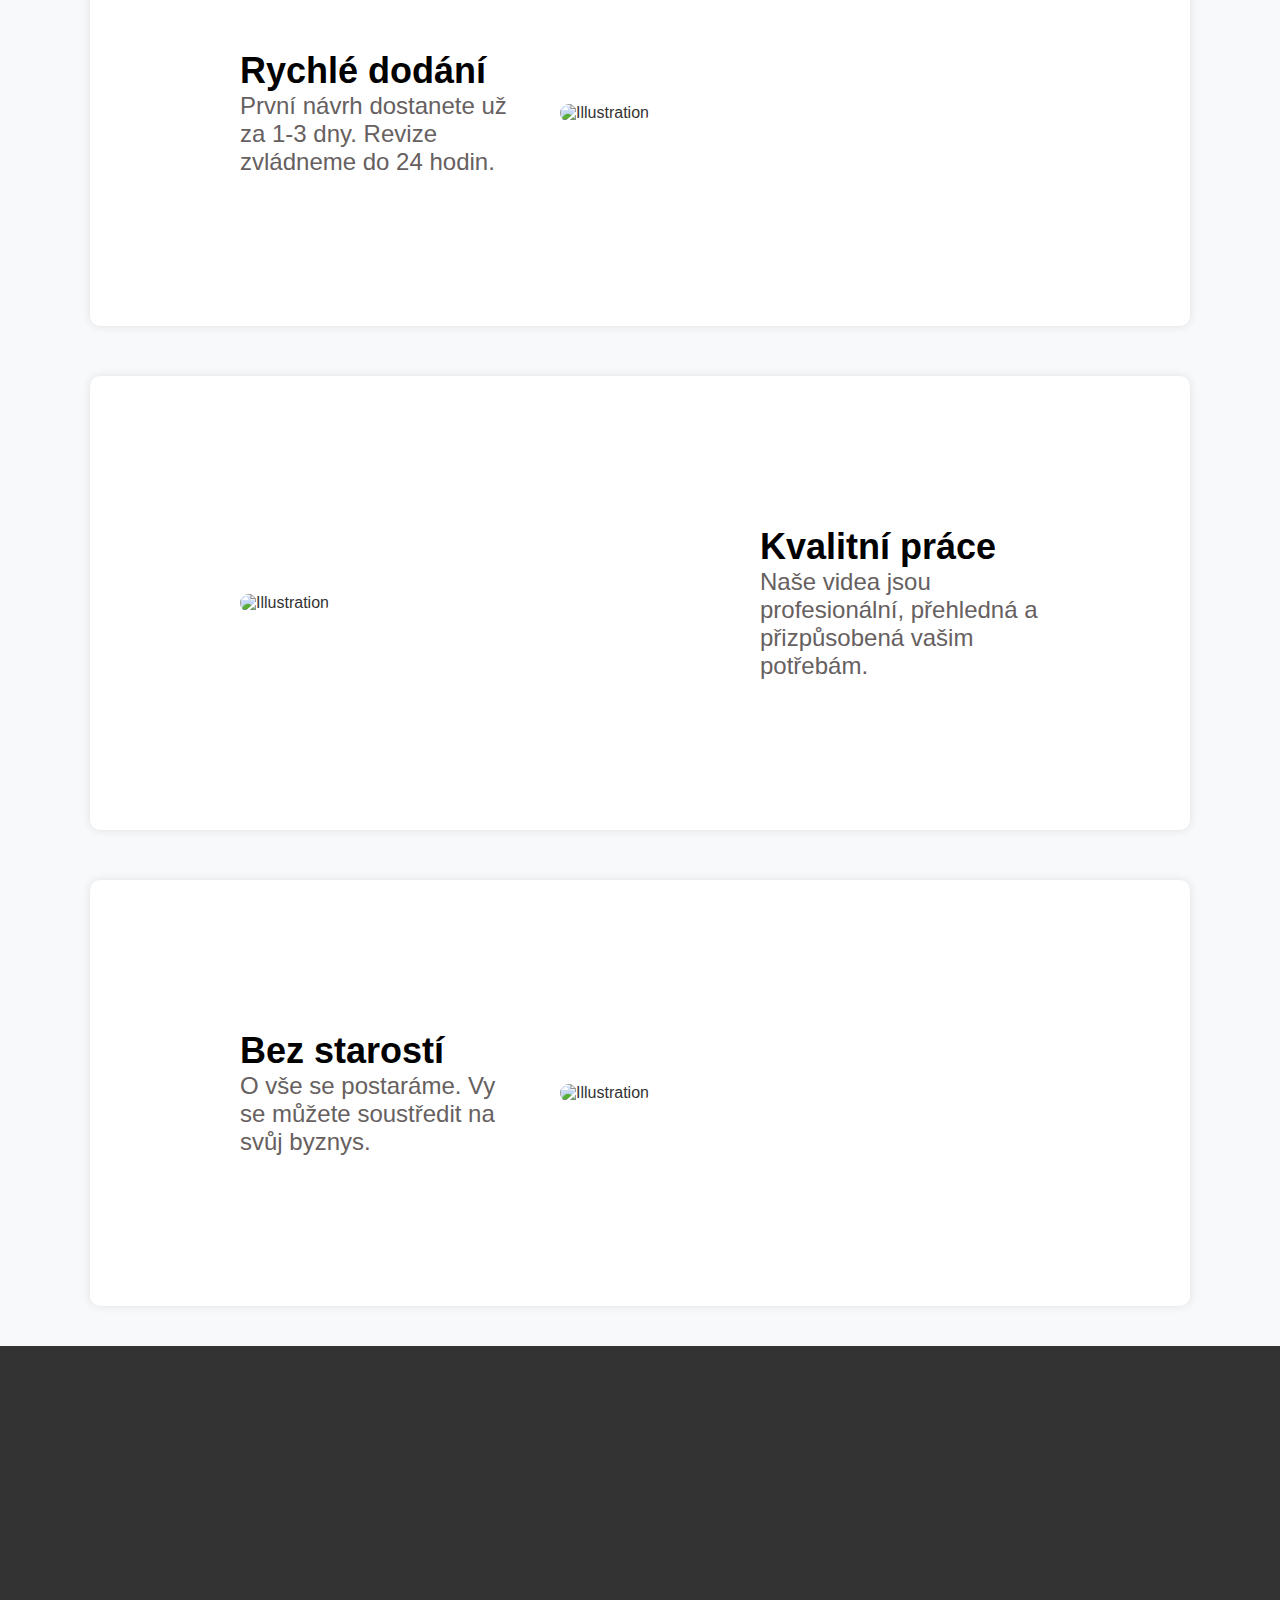
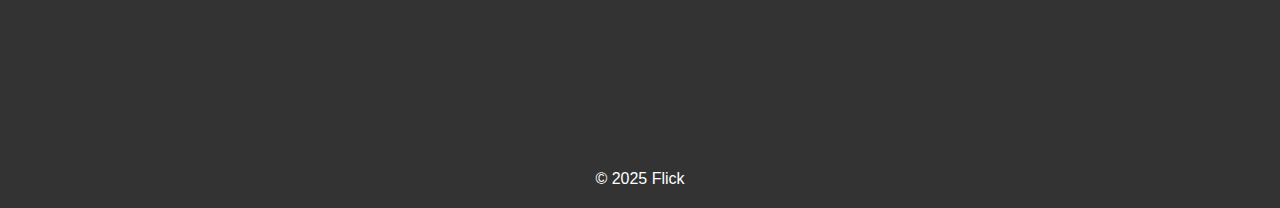
==== commit 995cc366: "halo" ====
--- a/index.html
+++ b/index.html
@@ -10,24 +10,24 @@
 <body>
     <header>
         <div class="pepp">
-            <div class="logo">
-                <img src="logo.png" alt="Logo firmy">
-            </div>
-            <nav>
+                <img src="logo.png" alt="Logofirmy" class="logo">
+        </div>
+            <nav class="menul">
                 <ul class="menu">
                     <li><a href="file:///C:/Users/vilik/Downloads/skolniweb/index.html">Úvod</a></li>
                     <li><a href="#">Služby</a></li>
                     <li><a href="#">Ceník</a></li>
                     <li><a href="#">Kontakt</a></li>
+                    <li><a href="#">FAQ</a></li>
                 </ul>
+
+            <div class="objednej">
+                <li>
+                <a href="#" class="obj">Objednat konzultaci</a>
+            </li>
+            </div>
             </nav>
         </div>
-
-        <div class="login">
-            <a href="" class="login">login</a>
-            <a href="" class="login">register</a>
-        </div>
-
     </header>
 
     <section class="banner">
@@ -133,42 +133,67 @@
         </div>
     </section>
 
-    <section class="cenav">
-        <div class="pepp">
-            <h2>Proč si vybrat nás?</h2>
-            <div class="cena-grid">
-                <div class="cena">
-                    <h3>Moderní a efektivní web design</h3>
-                    <p>Vytváříme moderní, responzivní a vizuálně atraktivní webové stránky, které nejen skvěle vypadají,
-                         ale také jsou funkční a optimalizované pro vyhledávače. Zaměřujeme se na intuitivní
-                         uživatelské rozhraní a vysokou rychlost načítání, což zlepšuje zážitek návštěvníků a pomáhá klientům dosáhnout jejich cílů</p>
-                </div>
-                <div class="cena">
-                    <h3>Standard</h3>
-                    <p>od 3000 Kč</p>
-                </div>
-                <div class="cena">
-                    <h3>Premium</h3>
-                    <p>od 5000kč</p>
-                </div>
-            </div>
-        </div>
-    </section>
+    
+    <div class="container">
+        <div class="section">
+            <div class="text">
+                <h2>Rychlé dodání</h2>
+                <p>První návrh dostanete už za 1-3 dny. Revize zvládneme do 24 hodin.</p>
+            </div>
+            <div class="image">
+                <img src="edit.webp" alt="Illustration">
+            </div>
+        </div>
+
+        <div class="section">
+            <div class="image">
+                <img src="webpic.jpeg" alt="Illustration">
+            </div>
+            <div class="text">
+                <h2>Kvalitní práce</h2>
+                <p>Naše videa jsou profesionální, přehledná a přizpůsobená vašim potřebám.</p>
+            </div>
+        </div>
+
+        <div class="section">
+            <div class="text">
+                <h2>Bez starostí</h2>
+                <p>O vše se postaráme. Vy se můžete soustředit na svůj byznys.</p>
+            </div>
+            <div class="image">
+                <img src="banner.webp" alt="Illustration">
+            </div>
+        </div>
+    </div>
+
 
     <footer>
 
-<script>
-    var map = L.map('map').setView([17.4703449, 49.0649466], 17);
-
-L.tileLayer('https://tile.openstreetmap.org/{z}/{x}/{y}.png', {
-    attribution: '&copy; <a href="https://www.openstreetmap.org/copyright">OpenStreetMap</a> contributors'
-}).addTo(map);
-
-L.marker([51.5, -0.09]).addTo(map)
-    .bindPopup('A pretty CSS popup.<br> Easily customizable.')
-    .openPopup();
+        <div class="map">
+            <iframe src="https://www.google.com/maps/embed?pb=!1m14!1m8!1m3!1d462.11857933645115!2d17.470123108722955!3d49.065021939378845!3m2!1i1024!2i768!4f13.1!3m3!1m2!1s0x47131448ae70abf7%3A0x9240f0d4c6ae!2sLechova%20690%2C%20686%2001%20Uhersk%C3%A9%20Hradi%C5%A1t%C4%9B%201!5e0!3m2!1scs!2scz!4v1741180472523!5m2!1scs!2scz" width="100%" height="400" style="border:0;" allowfullscreen="" loading="lazy" referrerpolicy="no-referrer-when-downgrade"></iframe>
+
+    <script>
+        const themeSwitch = document.querySelector('.theme-switch');
+
+        themeSwitch.addEventListener('click', () => {
+
+            //když má tlačítko třídu dark, tak ji odebereme a naopak
+            if (themeSwitch.classList.contains('dark')) {
+
+                themeSwitch.classList.remove('dark');
+                document.body.classList.remove('dark-theme');
+            
+            } else {
+                
+                themeSwitch.classList.add('dark');
+                document.body.classList.add('dark-theme');
+            
+            }
+
+        });
 
 </script>
+</div>
 
         <p>&copy; 2025 Flick</p>
     </footer>
--- a/stopa.css
+++ b/stopa.css
@@ -25,7 +25,7 @@
     align-items: center;
 }
 
-.logo img {
+.logo {    
     max-height: 50%;
     max-width: 40%;
     display: flex;
@@ -34,28 +34,14 @@
 }
 
 
-.menu {
-    list-style: none;
-    display: flex;
-    gap: 30px;
-}
-
-.menu li a {
-    display: flex;
-    flex-direction: row;
-    justify-content: center;
-    text-decoration: none;
-    color: #333;
-    font-weight: bold;
-    transition: color 0.3s;
-}
-
+ 
 
 .banner {
     background: url("flat.jpg");
     background-size: cover;
     height: 700px;
     display: flex;
+    flex-direction: row;
     align-items: center;
     justify-content: center;
     text-align: center;
@@ -105,7 +91,9 @@
     gap: 15px;
     margin-top: 20px;
 
-}
+
+}
+
 
 .služby-zbozi{
     background: #ffffff;
@@ -121,6 +109,9 @@
     
 }
 
+.sluzby-zbozi:hover {
+    transform: scale(1.03);
+}
 .cenovka {
     font-weight: 700;
     font-size: 48px;
@@ -128,25 +119,7 @@
     color: #35838d;
 }
 
-.cenav {
-    background: #fafaf8;
-    padding: 50px 0;
-    text-align: center;
-}
-
-.cena-grid {
-    display: flex;
-    justify-content: center;
-    gap: 20px;
-    margin-top: 20px;
-}
-
-.cena {
-    background: #fff;
-    padding: 20px;
-    border-radius: 10px;
-    box-shadow: 0 2px 10px rgba(0, 0, 0, 0.1);
-}
+
 
 .cena h3 {
     font-size: 24px;
@@ -186,12 +159,49 @@
     list-style: none;
     display: flex;
     gap: 20px;
-}
-
-.menu {
-    margin:2%
-}
-
+    justify-content: center;
+ }
+
+
+.menul {
+    display: flex;
+    margin-left: auto;
+    margin-right: auto;
+    list-style: none;
+    padding: 0;
+    gap: 30px;
+}
+
+.menu li {
+    font-weight: bold;
+    transition: color 0.3s;
+    margin: 5px; /* Adds some spacing */
+}
+
+.menu a {
+    text-decoration: none;
+    font-size: 18px;
+    color: #333;
+    padding: 10px;
+}
+
+.objednej {
+    margin: 5px;
+    margin-left: 400px;
+}
+
+.obj {
+    display: flex;
+    flex-direction: row-reverse;
+    padding: 14px 35px;
+    background: #FFA500;
+    color: white;
+    text-decoration: none;
+    font-weight: bold;
+    border-radius: 5px;
+    transition: 0.5s;
+
+}
 .btn2 {
     display: inline-block;
     margin-top: 30px;
@@ -226,4 +236,46 @@
 .cenap {
     font-size: 30px;
 }
-    +
+.container {
+    display: flex;
+    flex-direction: column;
+    max-width: 1100px;
+    margin: 40px auto;
+    gap: 50px;
+}
+
+.section {
+    display: flex;
+    align-items: center;
+    justify-content: space-between;
+    background: white;
+    padding: 150px;
+    border-radius: 10px;
+    box-shadow: 0 0 10px rgba(0, 0, 0, 0.1);
+}
+
+.text {
+    width: 35%;
+    text-align: left;
+    font-size: x-large;
+}
+
+.text h2 {
+    color: #000000;
+}
+
+.text p {
+    color: #666060;
+}
+
+.image {
+    width: 60%;
+    height: 60%;
+}
+
+.image img {
+    width: 90%;
+    border-radius: 25px;
+
+}